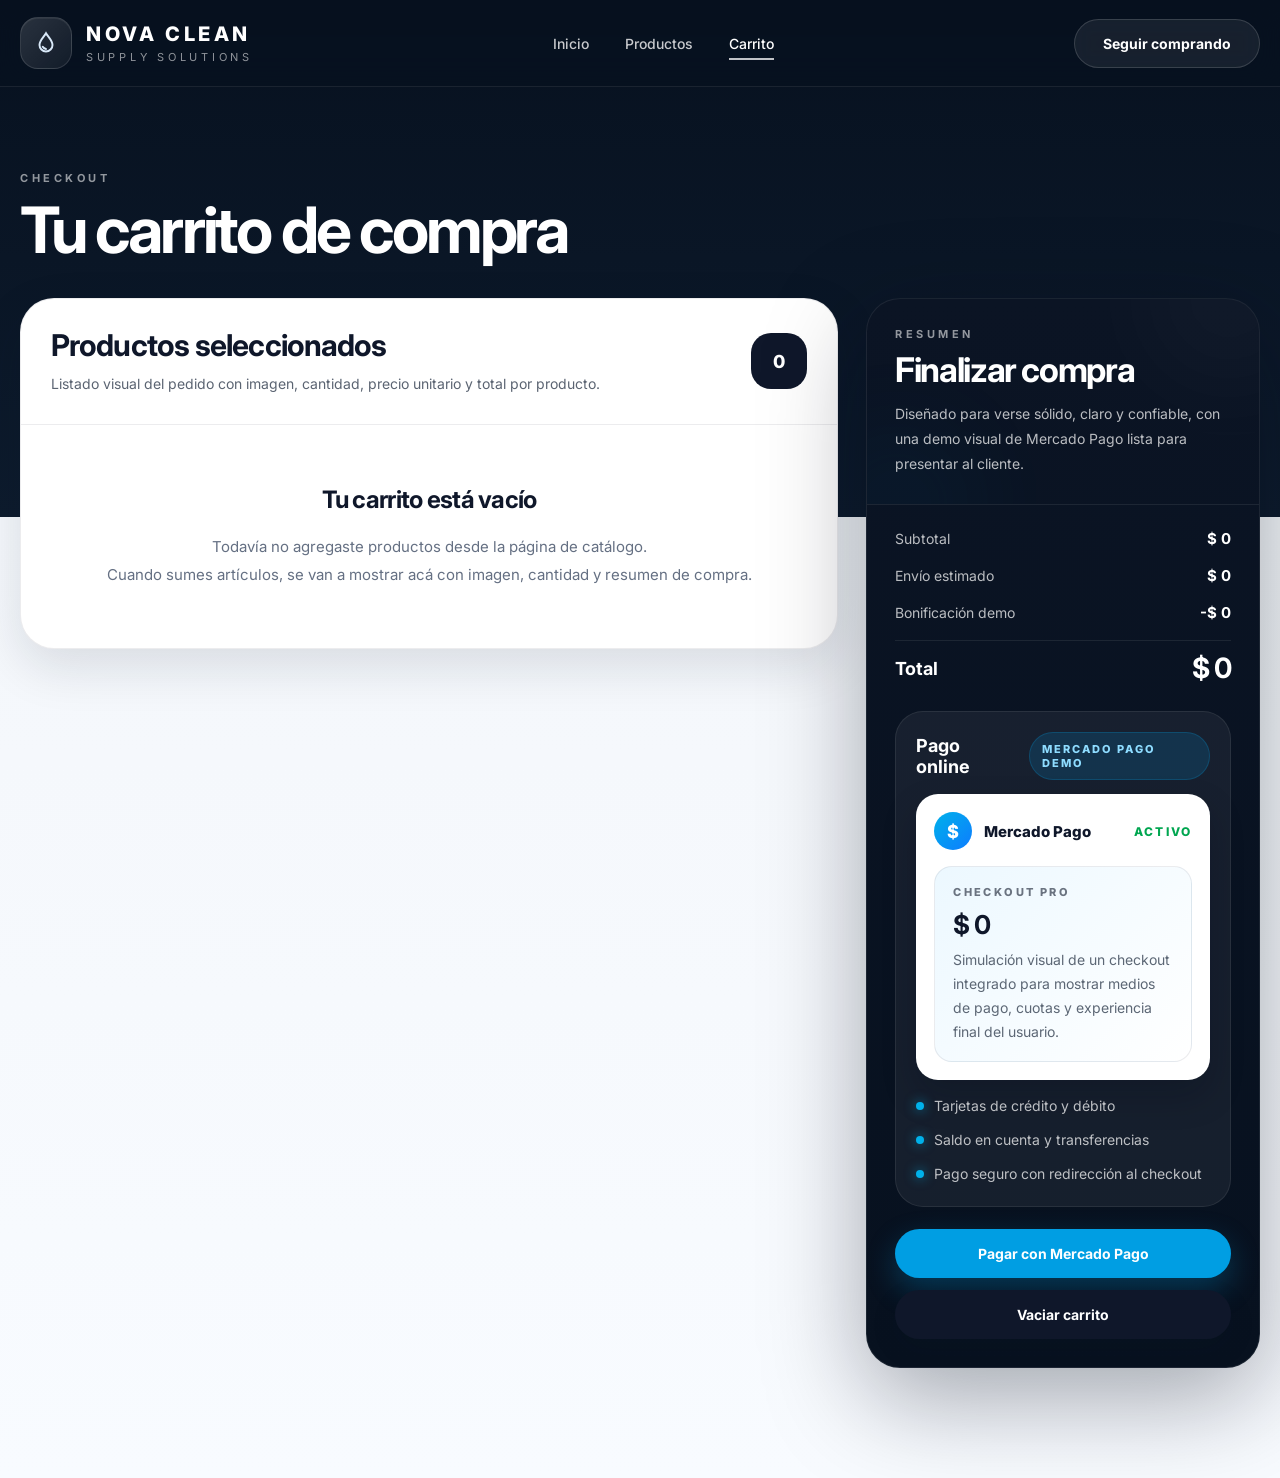
==== carrito.html @ 736d09cd "Add files via upload" ====
<!DOCTYPE html>
<html lang="es">
<head>
  <meta charset="UTF-8" />
  <meta name="viewport" content="width=device-width, initial-scale=1.0" />
  <title>Nova Clean | Carrito</title>
  <link rel="preconnect" href="https://fonts.googleapis.com">
  <link rel="preconnect" href="https://fonts.gstatic.com" crossorigin>
  <link href="https://fonts.googleapis.com/css2?family=Inter:wght@400;500;600;700;800&display=swap" rel="stylesheet">
  <style>
    :root {
      --bg-dark: #07111f;
      --bg-dark-2: #0d1b2d;
      --white: #ffffff;
      --text-dark: #0f172a;
      --text-gray: #5b6472;
      --text-soft: #c6d2e2;
      --line: rgba(255,255,255,0.12);
      --line-soft: rgba(15,23,42,0.10);
      --success: #00a650;
      --shadow-xl: 0 30px 100px rgba(2, 8, 23, 0.35);
      --shadow-lg: 0 18px 50px rgba(15, 23, 42, 0.12);
      --shadow-md: 0 10px 30px rgba(15, 23, 42, 0.08);
      --container: 1280px;
    }

    * {
      margin: 0;
      padding: 0;
      box-sizing: border-box;
    }

    html {
      scroll-behavior: smooth;
    }

    body {
      font-family: 'Inter', sans-serif;
      background: linear-gradient(180deg, #07111f 0%, #0d1b2d 35%, #f4f7fb 35%, #f8fbff 100%);
      color: var(--text-dark);
      overflow-x: hidden;
    }

    img {
      display: block;
      max-width: 100%;
    }

    a {
      text-decoration: none;
      color: inherit;
    }

    button,
    input {
      font: inherit;
    }

    .container {
      width: min(var(--container), calc(100% - 40px));
      margin: 0 auto;
    }

    .site-header {
      position: sticky;
      top: 0;
      z-index: 1000;
      backdrop-filter: blur(16px);
      background: rgba(7, 17, 31, 0.78);
      border-bottom: 1px solid rgba(255,255,255,0.08);
    }

    .header-inner {
      min-height: 86px;
      display: flex;
      align-items: center;
      justify-content: space-between;
      gap: 24px;
    }

    .brand {
      display: flex;
      align-items: center;
      gap: 14px;
      flex-shrink: 0;
    }

    .brand-mark {
      width: 52px;
      height: 52px;
      border-radius: 18px;
      background: linear-gradient(135deg, rgba(255,255,255,0.14), rgba(255,255,255,0.05));
      border: 1px solid rgba(255,255,255,0.12);
      display: flex;
      align-items: center;
      justify-content: center;
      box-shadow: inset 0 1px 0 rgba(255,255,255,0.06);
    }

    .brand-mark svg {
      width: 26px;
      height: 26px;
      color: #d8e8f8;
    }

    .brand-text strong {
      display: block;
      color: var(--white);
      font-size: 20px;
      font-weight: 800;
      letter-spacing: 0.18em;
    }

    .brand-text span {
      display: block;
      margin-top: 4px;
      color: rgba(255,255,255,0.55);
      font-size: 11px;
      letter-spacing: 0.34em;
      text-transform: uppercase;
    }

    .nav {
      display: flex;
      align-items: center;
      gap: 36px;
      color: rgba(255,255,255,0.78);
      font-size: 14px;
      font-weight: 500;
    }

    .nav a {
      position: relative;
      transition: 0.25s ease;
    }

    .nav a::after {
      content: "";
      position: absolute;
      left: 0;
      bottom: -8px;
      width: 0;
      height: 1.5px;
      background: rgba(255,255,255,0.75);
      transition: width 0.25s ease;
    }

    .nav a:hover,
    .nav a.active {
      color: var(--white);
    }

    .nav a:hover::after,
    .nav a.active::after {
      width: 100%;
    }

    .btn {
      display: inline-flex;
      align-items: center;
      justify-content: center;
      gap: 10px;
      padding: 15px 28px;
      border-radius: 999px;
      border: 1px solid transparent;
      font-size: 14px;
      font-weight: 700;
      transition: 0.25s ease;
      cursor: pointer;
      white-space: nowrap;
    }

    .btn:hover {
      transform: translateY(-2px);
    }

    .btn-secondary {
      background: rgba(255,255,255,0.07);
      color: var(--white);
      border-color: rgba(255,255,255,0.15);
      backdrop-filter: blur(10px);
    }

    .btn-secondary:hover {
      background: rgba(255,255,255,0.12);
      border-color: rgba(255,255,255,0.24);
    }

    .btn-dark {
      background: #0f172a;
      color: white;
      box-shadow: var(--shadow-md);
    }

    .btn-dark:hover {
      background: #172136;
    }

    .btn-mercado {
      background: #009ee3;
      color: white;
      box-shadow: 0 12px 30px rgba(0,158,227,0.28);
    }

    .btn-mercado:hover {
      background: #0aa8ee;
    }

    .cart-section {
      padding: 84px 0 110px;
    }

    .page-head {
      display: flex;
      align-items: end;
      justify-content: space-between;
      gap: 24px;
      margin-bottom: 36px;
      color: white;
    }

    .page-head small {
      display: block;
      color: rgba(255,255,255,0.56);
      font-size: 11px;
      text-transform: uppercase;
      letter-spacing: 0.32em;
      font-weight: 700;
      margin-bottom: 14px;
    }

    .page-head h1 {
      font-size: clamp(36px, 5vw, 64px);
      line-height: 0.98;
      letter-spacing: -0.05em;
      max-width: 760px;
    }

    .cart-layout {
      display: grid;
      grid-template-columns: minmax(0, 1.08fr) minmax(360px, 0.52fr);
      gap: 28px;
      align-items: start;
    }

    .panel {
      background: white;
      border-radius: 34px;
      border: 1px solid rgba(15,23,42,0.08);
      box-shadow: var(--shadow-lg);
      overflow: hidden;
    }

    .cart-panel-header {
      padding: 28px 30px;
      border-bottom: 1px solid rgba(15,23,42,0.08);
      display: flex;
      align-items: center;
      justify-content: space-between;
      gap: 20px;
    }

    .cart-panel-header h2 {
      font-size: 30px;
      letter-spacing: -0.03em;
      color: #0f172a;
    }

    .cart-panel-header p {
      margin-top: 8px;
      color: var(--text-gray);
      font-size: 14px;
      line-height: 1.8;
    }

    .cart-badge {
      min-width: 56px;
      height: 56px;
      padding: 0 18px;
      border-radius: 20px;
      display: inline-flex;
      align-items: center;
      justify-content: center;
      background: #0f172a;
      color: white;
      font-size: 18px;
      font-weight: 800;
    }

    .cart-items {
      padding: 18px;
      display: grid;
      gap: 16px;
    }

    .cart-item {
      display: grid;
      grid-template-columns: 112px minmax(0, 1fr) auto;
      gap: 18px;
      padding: 18px;
      border-radius: 28px;
      border: 1px solid rgba(15,23,42,0.08);
      background: #fbfcfe;
      align-items: center;
      transition: 0.25s ease;
    }

    .cart-item:hover {
      transform: translateY(-2px);
      box-shadow: 0 14px 36px rgba(15,23,42,0.08);
    }

    .item-thumb {
      width: 112px;
      height: 112px;
      border-radius: 22px;
      overflow: hidden;
      background: #e8eef6;
      flex-shrink: 0;
    }

    .item-thumb img {
      width: 100%;
      height: 100%;
      object-fit: cover;
    }

    .item-info {
      min-width: 0;
    }

    .item-tag {
      display: inline-flex;
      padding: 8px 12px;
      border-radius: 999px;
      background: #eef4fa;
      color: #5a6a7f;
      font-size: 11px;
      font-weight: 700;
      letter-spacing: 0.24em;
      text-transform: uppercase;
      margin-bottom: 10px;
    }

    .item-info h3 {
      font-size: 22px;
      line-height: 1.15;
      color: #0f172a;
      letter-spacing: -0.03em;
    }

    .item-info p {
      margin-top: 10px;
      color: var(--text-gray);
      font-size: 14px;
      line-height: 1.8;
      max-width: 520px;
    }

    .item-meta {
      margin-top: 14px;
      display: flex;
      flex-wrap: wrap;
      gap: 12px;
      align-items: center;
    }

    .item-price,
    .item-unit {
      font-size: 14px;
      color: #526071;
      background: #f2f6fb;
      border-radius: 999px;
      padding: 10px 14px;
      font-weight: 600;
    }

    .item-actions {
      display: flex;
      flex-direction: column;
      align-items: end;
      gap: 14px;
      min-width: 158px;
    }

    .qty-control {
      display: inline-flex;
      align-items: center;
      gap: 6px;
      padding: 6px;
      border-radius: 999px;
      background: #eef4fa;
      border: 1px solid rgba(15,23,42,0.08);
    }

    .qty-btn {
      width: 34px;
      height: 34px;
      border: none;
      border-radius: 50%;
      background: white;
      color: #0f172a;
      font-weight: 800;
      cursor: pointer;
      box-shadow: 0 4px 12px rgba(15,23,42,0.08);
    }

    .qty-number {
      min-width: 30px;
      text-align: center;
      font-size: 15px;
      font-weight: 700;
      color: #0f172a;
    }

    .item-total {
      font-size: 28px;
      font-weight: 800;
      color: #0f172a;
      letter-spacing: -0.04em;
    }

    .remove-btn {
      border: none;
      background: transparent;
      color: #7d8794;
      font-size: 13px;
      font-weight: 700;
      cursor: pointer;
    }

    .remove-btn:hover {
      color: #0f172a;
    }

    .summary-panel {
      position: sticky;
      top: 110px;
      background: linear-gradient(180deg, #0b1424 0%, #07111f 100%);
      color: white;
      border-radius: 34px;
      overflow: hidden;
      border: 1px solid rgba(255,255,255,0.08);
      box-shadow: var(--shadow-xl);
    }

    .summary-top {
      position: relative;
      padding: 28px;
      border-bottom: 1px solid rgba(255,255,255,0.08);
      overflow: hidden;
    }

    .summary-top::before,
    .summary-top::after {
      content: "";
      position: absolute;
      border-radius: 999px;
      filter: blur(56px);
      pointer-events: none;
      opacity: 0.34;
    }

    .summary-top::before {
      width: 180px;
      height: 180px;
      background: rgba(255,255,255,0.10);
      top: -90px;
      right: -60px;
    }

    .summary-top::after {
      width: 140px;
      height: 140px;
      background: rgba(0,158,227,0.18);
      bottom: -70px;
      left: -40px;
    }

    .summary-top small {
      display: block;
      color: rgba(255,255,255,0.56);
      font-size: 11px;
      text-transform: uppercase;
      letter-spacing: 0.32em;
      font-weight: 700;
      margin-bottom: 12px;
      position: relative;
      z-index: 2;
    }

    .summary-top h3 {
      font-size: 34px;
      line-height: 1;
      letter-spacing: -0.04em;
      position: relative;
      z-index: 2;
    }

    .summary-top p {
      margin-top: 14px;
      color: rgba(255,255,255,0.72);
      font-size: 14px;
      line-height: 1.8;
      position: relative;
      z-index: 2;
    }

    .summary-body {
      padding: 24px 28px 28px;
      display: grid;
      gap: 18px;
    }

    .summary-row {
      display: flex;
      align-items: center;
      justify-content: space-between;
      gap: 16px;
      color: rgba(255,255,255,0.72);
      font-size: 14px;
    }

    .summary-row strong {
      color: white;
      font-size: 15px;
    }

    .summary-row.total {
      padding-top: 10px;
      border-top: 1px solid rgba(255,255,255,0.08);
      font-size: 18px;
      font-weight: 700;
      color: white;
    }

    .summary-row.total strong {
      font-size: 28px;
      letter-spacing: -0.04em;
    }

    .payment-box {
      margin-top: 8px;
      border-radius: 28px;
      padding: 20px;
      background: rgba(255,255,255,0.06);
      border: 1px solid rgba(255,255,255,0.08);
    }

    .payment-head {
      display: flex;
      align-items: center;
      justify-content: space-between;
      gap: 14px;
      margin-bottom: 14px;
    }

    .payment-head h4 {
      font-size: 18px;
      color: white;
    }

    .mp-pill {
      display: inline-flex;
      align-items: center;
      gap: 8px;
      padding: 9px 12px;
      border-radius: 999px;
      background: rgba(0,158,227,0.16);
      color: #8edcff;
      font-size: 11px;
      font-weight: 800;
      letter-spacing: 0.18em;
      text-transform: uppercase;
      border: 1px solid rgba(0,158,227,0.22);
    }

    .payment-demo {
      border-radius: 22px;
      background: white;
      padding: 18px;
      box-shadow: 0 16px 34px rgba(2,8,23,0.22);
    }

    .mp-top {
      display: flex;
      align-items: center;
      justify-content: space-between;
      gap: 12px;
      margin-bottom: 16px;
    }

    .mp-brand {
      display: flex;
      align-items: center;
      gap: 12px;
      color: #0f172a;
      font-weight: 800;
      font-size: 15px;
    }

    .mp-logo {
      width: 38px;
      height: 38px;
      border-radius: 50%;
      background: linear-gradient(135deg, #00b1ea, #0d7cff);
      position: relative;
      flex-shrink: 0;
    }

    .mp-logo::before {
      content: "$";
      position: absolute;
      inset: 0;
      display: flex;
      align-items: center;
      justify-content: center;
      color: white;
      font-weight: 800;
      font-size: 18px;
    }

    .mp-status {
      color: var(--success);
      font-size: 12px;
      font-weight: 800;
      letter-spacing: 0.18em;
      text-transform: uppercase;
    }

    .mp-card {
      border-radius: 18px;
      padding: 18px;
      background: linear-gradient(135deg, #ecf8ff, #ffffff);
      border: 1px solid rgba(15,23,42,0.08);
    }

    .mp-card small {
      display: block;
      color: #6a7380;
      font-size: 11px;
      letter-spacing: 0.22em;
      text-transform: uppercase;
      font-weight: 800;
      margin-bottom: 10px;
    }

    .mp-card strong {
      display: block;
      font-size: 26px;
      letter-spacing: -0.04em;
      color: #0f172a;
      margin-bottom: 8px;
    }

    .mp-card p {
      color: #5c6775;
      font-size: 14px;
      line-height: 1.7;
    }

    .payment-features {
      margin-top: 14px;
      display: grid;
      gap: 10px;
    }

    .payment-features li {
      list-style: none;
      display: flex;
      align-items: center;
      gap: 10px;
      color: rgba(255,255,255,0.72);
      font-size: 14px;
      line-height: 1.7;
    }

    .payment-features li::before {
      content: "";
      width: 8px;
      height: 8px;
      border-radius: 50%;
      background: #00b1ea;
      box-shadow: 0 0 12px rgba(0,177,234,0.7);
      flex-shrink: 0;
    }

    .summary-actions {
      display: grid;
      gap: 12px;
      margin-top: 4px;
    }

    .empty-state {
      padding: 34px 26px 40px;
      text-align: center;
      color: #657083;
      font-size: 15px;
      line-height: 1.9;
    }

    .empty-state strong {
      display: block;
      color: #0f172a;
      font-size: 24px;
      margin-bottom: 10px;
      letter-spacing: -0.03em;
    }

    .toast {
      position: fixed;
      right: 24px;
      bottom: 24px;
      z-index: 1200;
      background: #0f172a;
      color: white;
      padding: 16px 20px;
      border-radius: 18px;
      box-shadow: var(--shadow-xl);
      border: 1px solid rgba(255,255,255,0.08);
      transform: translateY(30px);
      opacity: 0;
      pointer-events: none;
      transition: 0.28s ease;
      font-size: 14px;
      line-height: 1.5;
    }

    .toast.show {
      transform: translateY(0);
      opacity: 1;
    }

    @media (max-width: 1180px) {
      .cart-layout {
        grid-template-columns: 1fr;
      }

      .summary-panel {
        position: relative;
        top: 0;
      }
    }

    @media (max-width: 920px) {
      .nav {
        display: none;
      }

      .page-head {
        flex-direction: column;
        align-items: flex-start;
      }

      .cart-item {
        grid-template-columns: 90px minmax(0,1fr);
      }

      .item-actions {
        grid-column: 1 / -1;
        flex-direction: row;
        align-items: center;
        justify-content: space-between;
        min-width: 0;
      }
    }

    @media (max-width: 768px) {
      .container {
        width: min(var(--container), calc(100% - 28px));
      }

      .header-inner {
        min-height: 78px;
      }

      .brand-text strong {
        font-size: 16px;
      }

      .brand-text span {
        font-size: 10px;
        letter-spacing: 0.22em;
      }

      .cart-section {
        padding: 64px 0 90px;
      }

      .cart-panel-header,
      .summary-top,
      .summary-body {
        padding-left: 20px;
        padding-right: 20px;
      }

      .cart-item {
        grid-template-columns: 1fr;
      }

      .item-thumb {
        width: 100%;
        height: 220px;
      }

      .item-actions {
        flex-direction: column;
        align-items: flex-start;
      }
    }
  </style>
</head>
<body>
  <header class="site-header">
    <div class="container header-inner">
      <a href="index.html" class="brand">
        <div class="brand-mark">
          <svg viewBox="0 0 24 24" fill="none">
            <path d="M12 3c1.8 3.2 6 6.8 6 10.8A6 6 0 1 1 6 13.8C6 9.8 10.2 6.2 12 3Z" stroke="currentColor" stroke-width="1.8"/>
            <path d="M9 15.5c.6 1 1.6 1.7 3 2" stroke="currentColor" stroke-width="1.8" stroke-linecap="round"/>
          </svg>
        </div>
        <div class="brand-text">
          <strong>NOVA CLEAN</strong>
          <span>SUPPLY SOLUTIONS</span>
        </div>
      </a>

      <nav class="nav">
        <a href="index.html">Inicio</a>
        <a href="productos.html">Productos</a>
        <a href="carrito.html" class="active">Carrito</a>
      </nav>

      <a href="productos.html" class="btn btn-secondary">Seguir comprando</a>
    </div>
  </header>

  <main>
    <section class="cart-section">
      <div class="container">
        <div class="page-head">
          <div>
            <small>Checkout</small>
            <h1>Tu carrito de compra</h1>
          </div>
        </div>

        <div class="cart-layout">
          <section class="panel">
            <div class="cart-panel-header">
              <div>
                <h2>Productos seleccionados</h2>
                <p>Listado visual del pedido con imagen, cantidad, precio unitario y total por producto.</p>
              </div>
              <div class="cart-badge" id="cartCount">0</div>
            </div>

            <div class="cart-items" id="cartItems"></div>
          </section>

          <aside class="summary-panel">
            <div class="summary-top">
              <small>Resumen</small>
              <h3>Finalizar compra</h3>
              <p>Diseñado para verse sólido, claro y confiable, con una demo visual de Mercado Pago lista para presentar al cliente.</p>
            </div>

            <div class="summary-body">
              <div class="summary-row">
                <span>Subtotal</span>
                <strong id="subtotalPrice">$0</strong>
              </div>
              <div class="summary-row">
                <span>Envío estimado</span>
                <strong id="shippingPrice">$0</strong>
              </div>
              <div class="summary-row">
                <span>Bonificación demo</span>
                <strong id="discountPrice">-$0</strong>
              </div>
              <div class="summary-row total">
                <span>Total</span>
                <strong id="totalPrice">$0</strong>
              </div>

              <div class="payment-box">
                <div class="payment-head">
                  <h4>Pago online</h4>
                  <div class="mp-pill">Mercado Pago Demo</div>
                </div>

                <div class="payment-demo">
                  <div class="mp-top">
                    <div class="mp-brand">
                      <div class="mp-logo"></div>
                      Mercado Pago
                    </div>
                    <div class="mp-status">Activo</div>
                  </div>

                  <div class="mp-card">
                    <small>Checkout Pro</small>
                    <strong id="mpAmount">$0</strong>
                    <p>Simulación visual de un checkout integrado para mostrar medios de pago, cuotas y experiencia final del usuario.</p>
                  </div>
                </div>

                <ul class="payment-features">
                  <li>Tarjetas de crédito y débito</li>
                  <li>Saldo en cuenta y transferencias</li>
                  <li>Pago seguro con redirección al checkout</li>
                </ul>
              </div>

              <div class="summary-actions">
                <button class="btn btn-mercado" id="mercadoPagoBtn">Pagar con Mercado Pago</button>
                <button class="btn btn-dark" id="clearCartBtn">Vaciar carrito</button>
              </div>
            </div>
          </aside>
        </div>
      </div>
    </section>
  </main>

  <div class="toast" id="toast"></div>

  <script>
    const cartItems = document.getElementById('cartItems');
    const cartCount = document.getElementById('cartCount');
    const subtotalPrice = document.getElementById('subtotalPrice');
    const shippingPrice = document.getElementById('shippingPrice');
    const discountPrice = document.getElementById('discountPrice');
    const totalPrice = document.getElementById('totalPrice');
    const mpAmount = document.getElementById('mpAmount');
    const clearCartBtn = document.getElementById('clearCartBtn');
    const mercadoPagoBtn = document.getElementById('mercadoPagoBtn');
    const toast = document.getElementById('toast');

    function getCart() {
      const savedCart = localStorage.getItem('novaCleanCart');
      return savedCart ? JSON.parse(savedCart) : [];
    }

    function saveCart(cart) {
      localStorage.setItem('novaCleanCart', JSON.stringify(cart));
    }

    function formatPrice(value) {
      return new Intl.NumberFormat('es-AR', {
        style: 'currency',
        currency: 'ARS',
        maximumFractionDigits: 0
      }).format(value);
    }

    function showToast(message) {
      toast.textContent = message;
      toast.classList.add('show');
      clearTimeout(window.toastTimer);
      window.toastTimer = setTimeout(() => {
        toast.classList.remove('show');
      }, 1800);
    }

    function increaseQty(id) {
      const cart = getCart();
      const item = cart.find(product => product.id === id);
      if (!item) return;
      item.quantity += 1;
      saveCart(cart);
      renderCart();
    }

    function decreaseQty(id) {
      const cart = getCart();
      const item = cart.find(product => product.id === id);
      if (!item) return;

      if (item.quantity > 1) {
        item.quantity -= 1;
      } else {
        const index = cart.findIndex(product => product.id === id);
        cart.splice(index, 1);
      }

      saveCart(cart);
      renderCart();
    }

    function removeItem(id) {
      const cart = getCart().filter(item => item.id !== id);
      saveCart(cart);
      renderCart();
      showToast('Producto eliminado del carrito');
    }

    function renderEmpty() {
      cartItems.innerHTML = `
        <div class="empty-state">
          <strong>Tu carrito está vacío</strong>
          Todavía no agregaste productos desde la página de catálogo.<br>
          Cuando sumes artículos, se van a mostrar acá con imagen, cantidad y resumen de compra.
        </div>
      `;

      cartCount.textContent = '0';
      subtotalPrice.textContent = formatPrice(0);
      shippingPrice.textContent = formatPrice(0);
      discountPrice.textContent = `-${formatPrice(0)}`;
      totalPrice.textContent = formatPrice(0);
      mpAmount.textContent = formatPrice(0);
    }

    function renderCart() {
      const cart = getCart();

      if (!cart.length) {
        renderEmpty();
        return;
      }

      cartItems.innerHTML = '';

      cart.forEach((item, index) => {
        const totalItem = item.price * item.quantity;
        const row = document.createElement('article');
        row.className = 'cart-item';
        row.innerHTML = `
          <div class="item-thumb">
            <img src="${item.image}" alt="${item.name}">
          </div>

          <div class="item-info">
            <div class="item-tag">Producto 0${index + 1}</div>
            <h3>${item.name}</h3>
            <p>Producto agregado desde el catálogo principal. Esta tarjeta simula una experiencia real de carrito con miniatura y detalle comercial.</p>
            <div class="item-meta">
              <div class="item-unit">Unitario: ${formatPrice(item.price)}</div>
              <div class="item-price">Cantidad seleccionada: ${item.quantity}</div>
            </div>
          </div>

          <div class="item-actions">
            <div class="qty-control">
              <button class="qty-btn" data-action="decrease" data-id="${item.id}">−</button>
              <div class="qty-number">${item.quantity}</div>
              <button class="qty-btn" data-action="increase" data-id="${item.id}">+</button>
            </div>
            <div class="item-total">${formatPrice(totalItem)}</div>
            <button class="remove-btn" data-action="remove" data-id="${item.id}">Quitar producto</button>
          </div>
        `;
        cartItems.appendChild(row);
      });

      const totalItems = cart.reduce((acc, item) => acc + item.quantity, 0);
      const subtotal = cart.reduce((acc, item) => acc + item.price * item.quantity, 0);
      const shipping = subtotal > 0 ? 2500 : 0;
      const discount = subtotal >= 15000 ? 1500 : 0;
      const total = subtotal + shipping - discount;

      cartCount.textContent = totalItems;
      subtotalPrice.textContent = formatPrice(subtotal);
      shippingPrice.textContent = formatPrice(shipping);
      discountPrice.textContent = `-${formatPrice(discount)}`;
      totalPrice.textContent = formatPrice(total);
      mpAmount.textContent = formatPrice(total);

      document.querySelectorAll('[data-action="increase"]').forEach(button => {
        button.addEventListener('click', () => increaseQty(button.dataset.id));
      });

      document.querySelectorAll('[data-action="decrease"]').forEach(button => {
        button.addEventListener('click', () => decreaseQty(button.dataset.id));
      });

      document.querySelectorAll('[data-action="remove"]').forEach(button => {
        button.addEventListener('click', () => removeItem(button.dataset.id));
      });
    }

    clearCartBtn.addEventListener('click', () => {
      localStorage.removeItem('novaCleanCart');
      renderCart();
      showToast('Carrito vaciado');
    });

    mercadoPagoBtn.addEventListener('click', () => {
      const cart = getCart();
      if (!cart.length) {
        showToast('Agregá productos antes de avanzar al pago');
        return;
      }

      showToast('Demo de Mercado Pago activa. Después conectamos el checkout real.');
    });

    renderCart();
  </script>
</body>
</html>
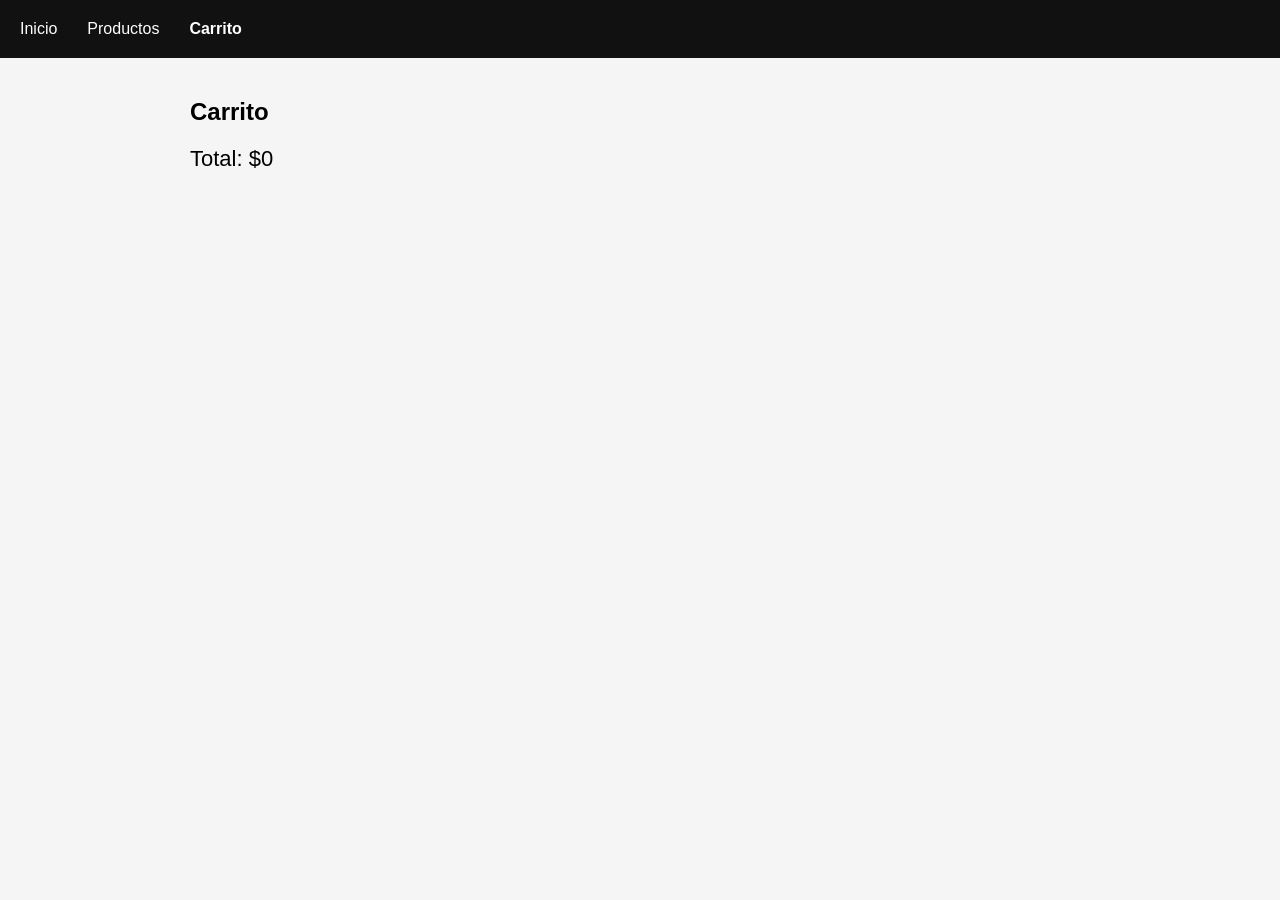
==== commit 6abda939: "Update carrito.html" ====
--- a/carrito.html
+++ b/carrito.html
@@ -1,1103 +1,77 @@
 <!DOCTYPE html>
 <html lang="es">
 <head>
-  <meta charset="UTF-8" />
-  <meta name="viewport" content="width=device-width, initial-scale=1.0" />
-  <title>Nova Clean | Carrito</title>
-  <link rel="preconnect" href="https://fonts.googleapis.com">
-  <link rel="preconnect" href="https://fonts.gstatic.com" crossorigin>
-  <link href="https://fonts.googleapis.com/css2?family=Inter:wght@400;500;600;700;800&display=swap" rel="stylesheet">
-  <style>
-    :root {
-      --bg-dark: #07111f;
-      --bg-dark-2: #0d1b2d;
-      --white: #ffffff;
-      --text-dark: #0f172a;
-      --text-gray: #5b6472;
-      --text-soft: #c6d2e2;
-      --line: rgba(255,255,255,0.12);
-      --line-soft: rgba(15,23,42,0.10);
-      --success: #00a650;
-      --shadow-xl: 0 30px 100px rgba(2, 8, 23, 0.35);
-      --shadow-lg: 0 18px 50px rgba(15, 23, 42, 0.12);
-      --shadow-md: 0 10px 30px rgba(15, 23, 42, 0.08);
-      --container: 1280px;
-    }
+<meta charset="UTF-8">
+<meta name="viewport" content="width=device-width, initial-scale=1.0">
+<title>Nova Clean | Carrito</title>
 
-    * {
-      margin: 0;
-      padding: 0;
-      box-sizing: border-box;
-    }
+<style>
+body{font-family:Arial;margin:0;background:#f5f5f5;}
+.container{max-width:900px;margin:auto;padding:20px;}
+.nav{display:flex;gap:30px;background:#111;padding:20px;}
+.nav a{color:white;text-decoration:none;}
+.active{font-weight:bold;}
 
-    html {
-      scroll-behavior: smooth;
-    }
+.item{
+background:white;
+padding:15px;
+margin-bottom:10px;
+border-radius:10px;
+display:flex;
+justify-content:space-between;
+}
 
-    body {
-      font-family: 'Inter', sans-serif;
-      background: linear-gradient(180deg, #07111f 0%, #0d1b2d 35%, #f4f7fb 35%, #f8fbff 100%);
-      color: var(--text-dark);
-      overflow-x: hidden;
-    }
+.total{
+font-size:22px;
+margin-top:20px;
+}
+</style>
+</head>
 
-    img {
-      display: block;
-      max-width: 100%;
-    }
+<body>
 
-    a {
-      text-decoration: none;
-      color: inherit;
-    }
+<nav class="nav">
+<a href="index.html">Inicio</a>
+<a href="productos.html">Productos</a>
+<a href="carrito.html" class="active">Carrito</a>
+</nav>
 
-    button,
-    input {
-      font: inherit;
-    }
+<div class="container">
 
-    .container {
-      width: min(var(--container), calc(100% - 40px));
-      margin: 0 auto;
-    }
+<h2>Carrito</h2>
 
-    .site-header {
-      position: sticky;
-      top: 0;
-      z-index: 1000;
-      backdrop-filter: blur(16px);
-      background: rgba(7, 17, 31, 0.78);
-      border-bottom: 1px solid rgba(255,255,255,0.08);
-    }
+<div id="list"></div>
 
-    .header-inner {
-      min-height: 86px;
-      display: flex;
-      align-items: center;
-      justify-content: space-between;
-      gap: 24px;
-    }
+<div class="total" id="total"></div>
 
-    .brand {
-      display: flex;
-      align-items: center;
-      gap: 14px;
-      flex-shrink: 0;
-    }
+</div>
 
-    .brand-mark {
-      width: 52px;
-      height: 52px;
-      border-radius: 18px;
-      background: linear-gradient(135deg, rgba(255,255,255,0.14), rgba(255,255,255,0.05));
-      border: 1px solid rgba(255,255,255,0.12);
-      display: flex;
-      align-items: center;
-      justify-content: center;
-      box-shadow: inset 0 1px 0 rgba(255,255,255,0.06);
-    }
+<script>
+function getCart(){
+return JSON.parse(localStorage.getItem("cart")||"[]")
+}
 
-    .brand-mark svg {
-      width: 26px;
-      height: 26px;
-      color: #d8e8f8;
-    }
+function render(){
+let c=getCart()
+let html=""
+let total=0
 
-    .brand-text strong {
-      display: block;
-      color: var(--white);
-      font-size: 20px;
-      font-weight: 800;
-      letter-spacing: 0.18em;
-    }
+c.forEach(p=>{
+total+=p.price*p.qty
 
-    .brand-text span {
-      display: block;
-      margin-top: 4px;
-      color: rgba(255,255,255,0.55);
-      font-size: 11px;
-      letter-spacing: 0.34em;
-      text-transform: uppercase;
-    }
+html+=`
+<div class="item">
+<span>${p.name} x${p.qty}</span>
+<span>$${p.price*p.qty}</span>
+</div>`
+})
 
-    .nav {
-      display: flex;
-      align-items: center;
-      gap: 36px;
-      color: rgba(255,255,255,0.78);
-      font-size: 14px;
-      font-weight: 500;
-    }
+document.getElementById("list").innerHTML=html
+document.getElementById("total").innerText="Total: $"+total
+}
 
-    .nav a {
-      position: relative;
-      transition: 0.25s ease;
-    }
+render()
+</script>
 
-    .nav a::after {
-      content: "";
-      position: absolute;
-      left: 0;
-      bottom: -8px;
-      width: 0;
-      height: 1.5px;
-      background: rgba(255,255,255,0.75);
-      transition: width 0.25s ease;
-    }
-
-    .nav a:hover,
-    .nav a.active {
-      color: var(--white);
-    }
-
-    .nav a:hover::after,
-    .nav a.active::after {
-      width: 100%;
-    }
-
-    .btn {
-      display: inline-flex;
-      align-items: center;
-      justify-content: center;
-      gap: 10px;
-      padding: 15px 28px;
-      border-radius: 999px;
-      border: 1px solid transparent;
-      font-size: 14px;
-      font-weight: 700;
-      transition: 0.25s ease;
-      cursor: pointer;
-      white-space: nowrap;
-    }
-
-    .btn:hover {
-      transform: translateY(-2px);
-    }
-
-    .btn-secondary {
-      background: rgba(255,255,255,0.07);
-      color: var(--white);
-      border-color: rgba(255,255,255,0.15);
-      backdrop-filter: blur(10px);
-    }
-
-    .btn-secondary:hover {
-      background: rgba(255,255,255,0.12);
-      border-color: rgba(255,255,255,0.24);
-    }
-
-    .btn-dark {
-      background: #0f172a;
-      color: white;
-      box-shadow: var(--shadow-md);
-    }
-
-    .btn-dark:hover {
-      background: #172136;
-    }
-
-    .btn-mercado {
-      background: #009ee3;
-      color: white;
-      box-shadow: 0 12px 30px rgba(0,158,227,0.28);
-    }
-
-    .btn-mercado:hover {
-      background: #0aa8ee;
-    }
-
-    .cart-section {
-      padding: 84px 0 110px;
-    }
-
-    .page-head {
-      display: flex;
-      align-items: end;
-      justify-content: space-between;
-      gap: 24px;
-      margin-bottom: 36px;
-      color: white;
-    }
-
-    .page-head small {
-      display: block;
-      color: rgba(255,255,255,0.56);
-      font-size: 11px;
-      text-transform: uppercase;
-      letter-spacing: 0.32em;
-      font-weight: 700;
-      margin-bottom: 14px;
-    }
-
-    .page-head h1 {
-      font-size: clamp(36px, 5vw, 64px);
-      line-height: 0.98;
-      letter-spacing: -0.05em;
-      max-width: 760px;
-    }
-
-    .cart-layout {
-      display: grid;
-      grid-template-columns: minmax(0, 1.08fr) minmax(360px, 0.52fr);
-      gap: 28px;
-      align-items: start;
-    }
-
-    .panel {
-      background: white;
-      border-radius: 34px;
-      border: 1px solid rgba(15,23,42,0.08);
-      box-shadow: var(--shadow-lg);
-      overflow: hidden;
-    }
-
-    .cart-panel-header {
-      padding: 28px 30px;
-      border-bottom: 1px solid rgba(15,23,42,0.08);
-      display: flex;
-      align-items: center;
-      justify-content: space-between;
-      gap: 20px;
-    }
-
-    .cart-panel-header h2 {
-      font-size: 30px;
-      letter-spacing: -0.03em;
-      color: #0f172a;
-    }
-
-    .cart-panel-header p {
-      margin-top: 8px;
-      color: var(--text-gray);
-      font-size: 14px;
-      line-height: 1.8;
-    }
-
-    .cart-badge {
-      min-width: 56px;
-      height: 56px;
-      padding: 0 18px;
-      border-radius: 20px;
-      display: inline-flex;
-      align-items: center;
-      justify-content: center;
-      background: #0f172a;
-      color: white;
-      font-size: 18px;
-      font-weight: 800;
-    }
-
-    .cart-items {
-      padding: 18px;
-      display: grid;
-      gap: 16px;
-    }
-
-    .cart-item {
-      display: grid;
-      grid-template-columns: 112px minmax(0, 1fr) auto;
-      gap: 18px;
-      padding: 18px;
-      border-radius: 28px;
-      border: 1px solid rgba(15,23,42,0.08);
-      background: #fbfcfe;
-      align-items: center;
-      transition: 0.25s ease;
-    }
-
-    .cart-item:hover {
-      transform: translateY(-2px);
-      box-shadow: 0 14px 36px rgba(15,23,42,0.08);
-    }
-
-    .item-thumb {
-      width: 112px;
-      height: 112px;
-      border-radius: 22px;
-      overflow: hidden;
-      background: #e8eef6;
-      flex-shrink: 0;
-    }
-
-    .item-thumb img {
-      width: 100%;
-      height: 100%;
-      object-fit: cover;
-    }
-
-    .item-info {
-      min-width: 0;
-    }
-
-    .item-tag {
-      display: inline-flex;
-      padding: 8px 12px;
-      border-radius: 999px;
-      background: #eef4fa;
-      color: #5a6a7f;
-      font-size: 11px;
-      font-weight: 700;
-      letter-spacing: 0.24em;
-      text-transform: uppercase;
-      margin-bottom: 10px;
-    }
-
-    .item-info h3 {
-      font-size: 22px;
-      line-height: 1.15;
-      color: #0f172a;
-      letter-spacing: -0.03em;
-    }
-
-    .item-info p {
-      margin-top: 10px;
-      color: var(--text-gray);
-      font-size: 14px;
-      line-height: 1.8;
-      max-width: 520px;
-    }
-
-    .item-meta {
-      margin-top: 14px;
-      display: flex;
-      flex-wrap: wrap;
-      gap: 12px;
-      align-items: center;
-    }
-
-    .item-price,
-    .item-unit {
-      font-size: 14px;
-      color: #526071;
-      background: #f2f6fb;
-      border-radius: 999px;
-      padding: 10px 14px;
-      font-weight: 600;
-    }
-
-    .item-actions {
-      display: flex;
-      flex-direction: column;
-      align-items: end;
-      gap: 14px;
-      min-width: 158px;
-    }
-
-    .qty-control {
-      display: inline-flex;
-      align-items: center;
-      gap: 6px;
-      padding: 6px;
-      border-radius: 999px;
-      background: #eef4fa;
-      border: 1px solid rgba(15,23,42,0.08);
-    }
-
-    .qty-btn {
-      width: 34px;
-      height: 34px;
-      border: none;
-      border-radius: 50%;
-      background: white;
-      color: #0f172a;
-      font-weight: 800;
-      cursor: pointer;
-      box-shadow: 0 4px 12px rgba(15,23,42,0.08);
-    }
-
-    .qty-number {
-      min-width: 30px;
-      text-align: center;
-      font-size: 15px;
-      font-weight: 700;
-      color: #0f172a;
-    }
-
-    .item-total {
-      font-size: 28px;
-      font-weight: 800;
-      color: #0f172a;
-      letter-spacing: -0.04em;
-    }
-
-    .remove-btn {
-      border: none;
-      background: transparent;
-      color: #7d8794;
-      font-size: 13px;
-      font-weight: 700;
-      cursor: pointer;
-    }
-
-    .remove-btn:hover {
-      color: #0f172a;
-    }
-
-    .summary-panel {
-      position: sticky;
-      top: 110px;
-      background: linear-gradient(180deg, #0b1424 0%, #07111f 100%);
-      color: white;
-      border-radius: 34px;
-      overflow: hidden;
-      border: 1px solid rgba(255,255,255,0.08);
-      box-shadow: var(--shadow-xl);
-    }
-
-    .summary-top {
-      position: relative;
-      padding: 28px;
-      border-bottom: 1px solid rgba(255,255,255,0.08);
-      overflow: hidden;
-    }
-
-    .summary-top::before,
-    .summary-top::after {
-      content: "";
-      position: absolute;
-      border-radius: 999px;
-      filter: blur(56px);
-      pointer-events: none;
-      opacity: 0.34;
-    }
-
-    .summary-top::before {
-      width: 180px;
-      height: 180px;
-      background: rgba(255,255,255,0.10);
-      top: -90px;
-      right: -60px;
-    }
-
-    .summary-top::after {
-      width: 140px;
-      height: 140px;
-      background: rgba(0,158,227,0.18);
-      bottom: -70px;
-      left: -40px;
-    }
-
-    .summary-top small {
-      display: block;
-      color: rgba(255,255,255,0.56);
-      font-size: 11px;
-      text-transform: uppercase;
-      letter-spacing: 0.32em;
-      font-weight: 700;
-      margin-bottom: 12px;
-      position: relative;
-      z-index: 2;
-    }
-
-    .summary-top h3 {
-      font-size: 34px;
-      line-height: 1;
-      letter-spacing: -0.04em;
-      position: relative;
-      z-index: 2;
-    }
-
-    .summary-top p {
-      margin-top: 14px;
-      color: rgba(255,255,255,0.72);
-      font-size: 14px;
-      line-height: 1.8;
-      position: relative;
-      z-index: 2;
-    }
-
-    .summary-body {
-      padding: 24px 28px 28px;
-      display: grid;
-      gap: 18px;
-    }
-
-    .summary-row {
-      display: flex;
-      align-items: center;
-      justify-content: space-between;
-      gap: 16px;
-      color: rgba(255,255,255,0.72);
-      font-size: 14px;
-    }
-
-    .summary-row strong {
-      color: white;
-      font-size: 15px;
-    }
-
-    .summary-row.total {
-      padding-top: 10px;
-      border-top: 1px solid rgba(255,255,255,0.08);
-      font-size: 18px;
-      font-weight: 700;
-      color: white;
-    }
-
-    .summary-row.total strong {
-      font-size: 28px;
-      letter-spacing: -0.04em;
-    }
-
-    .payment-box {
-      margin-top: 8px;
-      border-radius: 28px;
-      padding: 20px;
-      background: rgba(255,255,255,0.06);
-      border: 1px solid rgba(255,255,255,0.08);
-    }
-
-    .payment-head {
-      display: flex;
-      align-items: center;
-      justify-content: space-between;
-      gap: 14px;
-      margin-bottom: 14px;
-    }
-
-    .payment-head h4 {
-      font-size: 18px;
-      color: white;
-    }
-
-    .mp-pill {
-      display: inline-flex;
-      align-items: center;
-      gap: 8px;
-      padding: 9px 12px;
-      border-radius: 999px;
-      background: rgba(0,158,227,0.16);
-      color: #8edcff;
-      font-size: 11px;
-      font-weight: 800;
-      letter-spacing: 0.18em;
-      text-transform: uppercase;
-      border: 1px solid rgba(0,158,227,0.22);
-    }
-
-    .payment-demo {
-      border-radius: 22px;
-      background: white;
-      padding: 18px;
-      box-shadow: 0 16px 34px rgba(2,8,23,0.22);
-    }
-
-    .mp-top {
-      display: flex;
-      align-items: center;
-      justify-content: space-between;
-      gap: 12px;
-      margin-bottom: 16px;
-    }
-
-    .mp-brand {
-      display: flex;
-      align-items: center;
-      gap: 12px;
-      color: #0f172a;
-      font-weight: 800;
-      font-size: 15px;
-    }
-
-    .mp-logo {
-      width: 38px;
-      height: 38px;
-      border-radius: 50%;
-      background: linear-gradient(135deg, #00b1ea, #0d7cff);
-      position: relative;
-      flex-shrink: 0;
-    }
-
-    .mp-logo::before {
-      content: "$";
-      position: absolute;
-      inset: 0;
-      display: flex;
-      align-items: center;
-      justify-content: center;
-      color: white;
-      font-weight: 800;
-      font-size: 18px;
-    }
-
-    .mp-status {
-      color: var(--success);
-      font-size: 12px;
-      font-weight: 800;
-      letter-spacing: 0.18em;
-      text-transform: uppercase;
-    }
-
-    .mp-card {
-      border-radius: 18px;
-      padding: 18px;
-      background: linear-gradient(135deg, #ecf8ff, #ffffff);
-      border: 1px solid rgba(15,23,42,0.08);
-    }
-
-    .mp-card small {
-      display: block;
-      color: #6a7380;
-      font-size: 11px;
-      letter-spacing: 0.22em;
-      text-transform: uppercase;
-      font-weight: 800;
-      margin-bottom: 10px;
-    }
-
-    .mp-card strong {
-      display: block;
-      font-size: 26px;
-      letter-spacing: -0.04em;
-      color: #0f172a;
-      margin-bottom: 8px;
-    }
-
-    .mp-card p {
-      color: #5c6775;
-      font-size: 14px;
-      line-height: 1.7;
-    }
-
-    .payment-features {
-      margin-top: 14px;
-      display: grid;
-      gap: 10px;
-    }
-
-    .payment-features li {
-      list-style: none;
-      display: flex;
-      align-items: center;
-      gap: 10px;
-      color: rgba(255,255,255,0.72);
-      font-size: 14px;
-      line-height: 1.7;
-    }
-
-    .payment-features li::before {
-      content: "";
-      width: 8px;
-      height: 8px;
-      border-radius: 50%;
-      background: #00b1ea;
-      box-shadow: 0 0 12px rgba(0,177,234,0.7);
-      flex-shrink: 0;
-    }
-
-    .summary-actions {
-      display: grid;
-      gap: 12px;
-      margin-top: 4px;
-    }
-
-    .empty-state {
-      padding: 34px 26px 40px;
-      text-align: center;
-      color: #657083;
-      font-size: 15px;
-      line-height: 1.9;
-    }
-
-    .empty-state strong {
-      display: block;
-      color: #0f172a;
-      font-size: 24px;
-      margin-bottom: 10px;
-      letter-spacing: -0.03em;
-    }
-
-    .toast {
-      position: fixed;
-      right: 24px;
-      bottom: 24px;
-      z-index: 1200;
-      background: #0f172a;
-      color: white;
-      padding: 16px 20px;
-      border-radius: 18px;
-      box-shadow: var(--shadow-xl);
-      border: 1px solid rgba(255,255,255,0.08);
-      transform: translateY(30px);
-      opacity: 0;
-      pointer-events: none;
-      transition: 0.28s ease;
-      font-size: 14px;
-      line-height: 1.5;
-    }
-
-    .toast.show {
-      transform: translateY(0);
-      opacity: 1;
-    }
-
-    @media (max-width: 1180px) {
-      .cart-layout {
-        grid-template-columns: 1fr;
-      }
-
-      .summary-panel {
-        position: relative;
-        top: 0;
-      }
-    }
-
-    @media (max-width: 920px) {
-      .nav {
-        display: none;
-      }
-
-      .page-head {
-        flex-direction: column;
-        align-items: flex-start;
-      }
-
-      .cart-item {
-        grid-template-columns: 90px minmax(0,1fr);
-      }
-
-      .item-actions {
-        grid-column: 1 / -1;
-        flex-direction: row;
-        align-items: center;
-        justify-content: space-between;
-        min-width: 0;
-      }
-    }
-
-    @media (max-width: 768px) {
-      .container {
-        width: min(var(--container), calc(100% - 28px));
-      }
-
-      .header-inner {
-        min-height: 78px;
-      }
-
-      .brand-text strong {
-        font-size: 16px;
-      }
-
-      .brand-text span {
-        font-size: 10px;
-        letter-spacing: 0.22em;
-      }
-
-      .cart-section {
-        padding: 64px 0 90px;
-      }
-
-      .cart-panel-header,
-      .summary-top,
-      .summary-body {
-        padding-left: 20px;
-        padding-right: 20px;
-      }
-
-      .cart-item {
-        grid-template-columns: 1fr;
-      }
-
-      .item-thumb {
-        width: 100%;
-        height: 220px;
-      }
-
-      .item-actions {
-        flex-direction: column;
-        align-items: flex-start;
-      }
-    }
-  </style>
-</head>
-<body>
-  <header class="site-header">
-    <div class="container header-inner">
-      <a href="index.html" class="brand">
-        <div class="brand-mark">
-          <svg viewBox="0 0 24 24" fill="none">
-            <path d="M12 3c1.8 3.2 6 6.8 6 10.8A6 6 0 1 1 6 13.8C6 9.8 10.2 6.2 12 3Z" stroke="currentColor" stroke-width="1.8"/>
-            <path d="M9 15.5c.6 1 1.6 1.7 3 2" stroke="currentColor" stroke-width="1.8" stroke-linecap="round"/>
-          </svg>
-        </div>
-        <div class="brand-text">
-          <strong>NOVA CLEAN</strong>
-          <span>SUPPLY SOLUTIONS</span>
-        </div>
-      </a>
-
-      <nav class="nav">
-        <a href="index.html">Inicio</a>
-        <a href="productos.html">Productos</a>
-        <a href="carrito.html" class="active">Carrito</a>
-      </nav>
-
-      <a href="productos.html" class="btn btn-secondary">Seguir comprando</a>
-    </div>
-  </header>
-
-  <main>
-    <section class="cart-section">
-      <div class="container">
-        <div class="page-head">
-          <div>
-            <small>Checkout</small>
-            <h1>Tu carrito de compra</h1>
-          </div>
-        </div>
-
-        <div class="cart-layout">
-          <section class="panel">
-            <div class="cart-panel-header">
-              <div>
-                <h2>Productos seleccionados</h2>
-                <p>Listado visual del pedido con imagen, cantidad, precio unitario y total por producto.</p>
-              </div>
-              <div class="cart-badge" id="cartCount">0</div>
-            </div>
-
-            <div class="cart-items" id="cartItems"></div>
-          </section>
-
-          <aside class="summary-panel">
-            <div class="summary-top">
-              <small>Resumen</small>
-              <h3>Finalizar compra</h3>
-              <p>Diseñado para verse sólido, claro y confiable, con una demo visual de Mercado Pago lista para presentar al cliente.</p>
-            </div>
-
-            <div class="summary-body">
-              <div class="summary-row">
-                <span>Subtotal</span>
-                <strong id="subtotalPrice">$0</strong>
-              </div>
-              <div class="summary-row">
-                <span>Envío estimado</span>
-                <strong id="shippingPrice">$0</strong>
-              </div>
-              <div class="summary-row">
-                <span>Bonificación demo</span>
-                <strong id="discountPrice">-$0</strong>
-              </div>
-              <div class="summary-row total">
-                <span>Total</span>
-                <strong id="totalPrice">$0</strong>
-              </div>
-
-              <div class="payment-box">
-                <div class="payment-head">
-                  <h4>Pago online</h4>
-                  <div class="mp-pill">Mercado Pago Demo</div>
-                </div>
-
-                <div class="payment-demo">
-                  <div class="mp-top">
-                    <div class="mp-brand">
-                      <div class="mp-logo"></div>
-                      Mercado Pago
-                    </div>
-                    <div class="mp-status">Activo</div>
-                  </div>
-
-                  <div class="mp-card">
-                    <small>Checkout Pro</small>
-                    <strong id="mpAmount">$0</strong>
-                    <p>Simulación visual de un checkout integrado para mostrar medios de pago, cuotas y experiencia final del usuario.</p>
-                  </div>
-                </div>
-
-                <ul class="payment-features">
-                  <li>Tarjetas de crédito y débito</li>
-                  <li>Saldo en cuenta y transferencias</li>
-                  <li>Pago seguro con redirección al checkout</li>
-                </ul>
-              </div>
-
-              <div class="summary-actions">
-                <button class="btn btn-mercado" id="mercadoPagoBtn">Pagar con Mercado Pago</button>
-                <button class="btn btn-dark" id="clearCartBtn">Vaciar carrito</button>
-              </div>
-            </div>
-          </aside>
-        </div>
-      </div>
-    </section>
-  </main>
-
-  <div class="toast" id="toast"></div>
-
-  <script>
-    const cartItems = document.getElementById('cartItems');
-    const cartCount = document.getElementById('cartCount');
-    const subtotalPrice = document.getElementById('subtotalPrice');
-    const shippingPrice = document.getElementById('shippingPrice');
-    const discountPrice = document.getElementById('discountPrice');
-    const totalPrice = document.getElementById('totalPrice');
-    const mpAmount = document.getElementById('mpAmount');
-    const clearCartBtn = document.getElementById('clearCartBtn');
-    const mercadoPagoBtn = document.getElementById('mercadoPagoBtn');
-    const toast = document.getElementById('toast');
-
-    function getCart() {
-      const savedCart = localStorage.getItem('novaCleanCart');
-      return savedCart ? JSON.parse(savedCart) : [];
-    }
-
-    function saveCart(cart) {
-      localStorage.setItem('novaCleanCart', JSON.stringify(cart));
-    }
-
-    function formatPrice(value) {
-      return new Intl.NumberFormat('es-AR', {
-        style: 'currency',
-        currency: 'ARS',
-        maximumFractionDigits: 0
-      }).format(value);
-    }
-
-    function showToast(message) {
-      toast.textContent = message;
-      toast.classList.add('show');
-      clearTimeout(window.toastTimer);
-      window.toastTimer = setTimeout(() => {
-        toast.classList.remove('show');
-      }, 1800);
-    }
-
-    function increaseQty(id) {
-      const cart = getCart();
-      const item = cart.find(product => product.id === id);
-      if (!item) return;
-      item.quantity += 1;
-      saveCart(cart);
-      renderCart();
-    }
-
-    function decreaseQty(id) {
-      const cart = getCart();
-      const item = cart.find(product => product.id === id);
-      if (!item) return;
-
-      if (item.quantity > 1) {
-        item.quantity -= 1;
-      } else {
-        const index = cart.findIndex(product => product.id === id);
-        cart.splice(index, 1);
-      }
-
-      saveCart(cart);
-      renderCart();
-    }
-
-    function removeItem(id) {
-      const cart = getCart().filter(item => item.id !== id);
-      saveCart(cart);
-      renderCart();
-      showToast('Producto eliminado del carrito');
-    }
-
-    function renderEmpty() {
-      cartItems.innerHTML = `
-        <div class="empty-state">
-          <strong>Tu carrito está vacío</strong>
-          Todavía no agregaste productos desde la página de catálogo.<br>
-          Cuando sumes artículos, se van a mostrar acá con imagen, cantidad y resumen de compra.
-        </div>
-      `;
-
-      cartCount.textContent = '0';
-      subtotalPrice.textContent = formatPrice(0);
-      shippingPrice.textContent = formatPrice(0);
-      discountPrice.textContent = `-${formatPrice(0)}`;
-      totalPrice.textContent = formatPrice(0);
-      mpAmount.textContent = formatPrice(0);
-    }
-
-    function renderCart() {
-      const cart = getCart();
-
-      if (!cart.length) {
-        renderEmpty();
-        return;
-      }
-
-      cartItems.innerHTML = '';
-
-      cart.forEach((item, index) => {
-        const totalItem = item.price * item.quantity;
-        const row = document.createElement('article');
-        row.className = 'cart-item';
-        row.innerHTML = `
-          <div class="item-thumb">
-            <img src="${item.image}" alt="${item.name}">
-          </div>
-
-          <div class="item-info">
-            <div class="item-tag">Producto 0${index + 1}</div>
-            <h3>${item.name}</h3>
-            <p>Producto agregado desde el catálogo principal. Esta tarjeta simula una experiencia real de carrito con miniatura y detalle comercial.</p>
-            <div class="item-meta">
-              <div class="item-unit">Unitario: ${formatPrice(item.price)}</div>
-              <div class="item-price">Cantidad seleccionada: ${item.quantity}</div>
-            </div>
-          </div>
-
-          <div class="item-actions">
-            <div class="qty-control">
-              <button class="qty-btn" data-action="decrease" data-id="${item.id}">−</button>
-              <div class="qty-number">${item.quantity}</div>
-              <button class="qty-btn" data-action="increase" data-id="${item.id}">+</button>
-            </div>
-            <div class="item-total">${formatPrice(totalItem)}</div>
-            <button class="remove-btn" data-action="remove" data-id="${item.id}">Quitar producto</button>
-          </div>
-        `;
-        cartItems.appendChild(row);
-      });
-
-      const totalItems = cart.reduce((acc, item) => acc + item.quantity, 0);
-      const subtotal = cart.reduce((acc, item) => acc + item.price * item.quantity, 0);
-      const shipping = subtotal > 0 ? 2500 : 0;
-      const discount = subtotal >= 15000 ? 1500 : 0;
-      const total = subtotal + shipping - discount;
-
-      cartCount.textContent = totalItems;
-      subtotalPrice.textContent = formatPrice(subtotal);
-      shippingPrice.textContent = formatPrice(shipping);
-      discountPrice.textContent = `-${formatPrice(discount)}`;
-      totalPrice.textContent = formatPrice(total);
-      mpAmount.textContent = formatPrice(total);
-
-      document.querySelectorAll('[data-action="increase"]').forEach(button => {
-        button.addEventListener('click', () => increaseQty(button.dataset.id));
-      });
-
-      document.querySelectorAll('[data-action="decrease"]').forEach(button => {
-        button.addEventListener('click', () => decreaseQty(button.dataset.id));
-      });
-
-      document.querySelectorAll('[data-action="remove"]').forEach(button => {
-        button.addEventListener('click', () => removeItem(button.dataset.id));
-      });
-    }
-
-    clearCartBtn.addEventListener('click', () => {
-      localStorage.removeItem('novaCleanCart');
-      renderCart();
-      showToast('Carrito vaciado');
-    });
-
-    mercadoPagoBtn.addEventListener('click', () => {
-      const cart = getCart();
-      if (!cart.length) {
-        showToast('Agregá productos antes de avanzar al pago');
-        return;
-      }
-
-      showToast('Demo de Mercado Pago activa. Después conectamos el checkout real.');
-    });
-
-    renderCart();
-  </script>
 </body>
-</html>+</html>
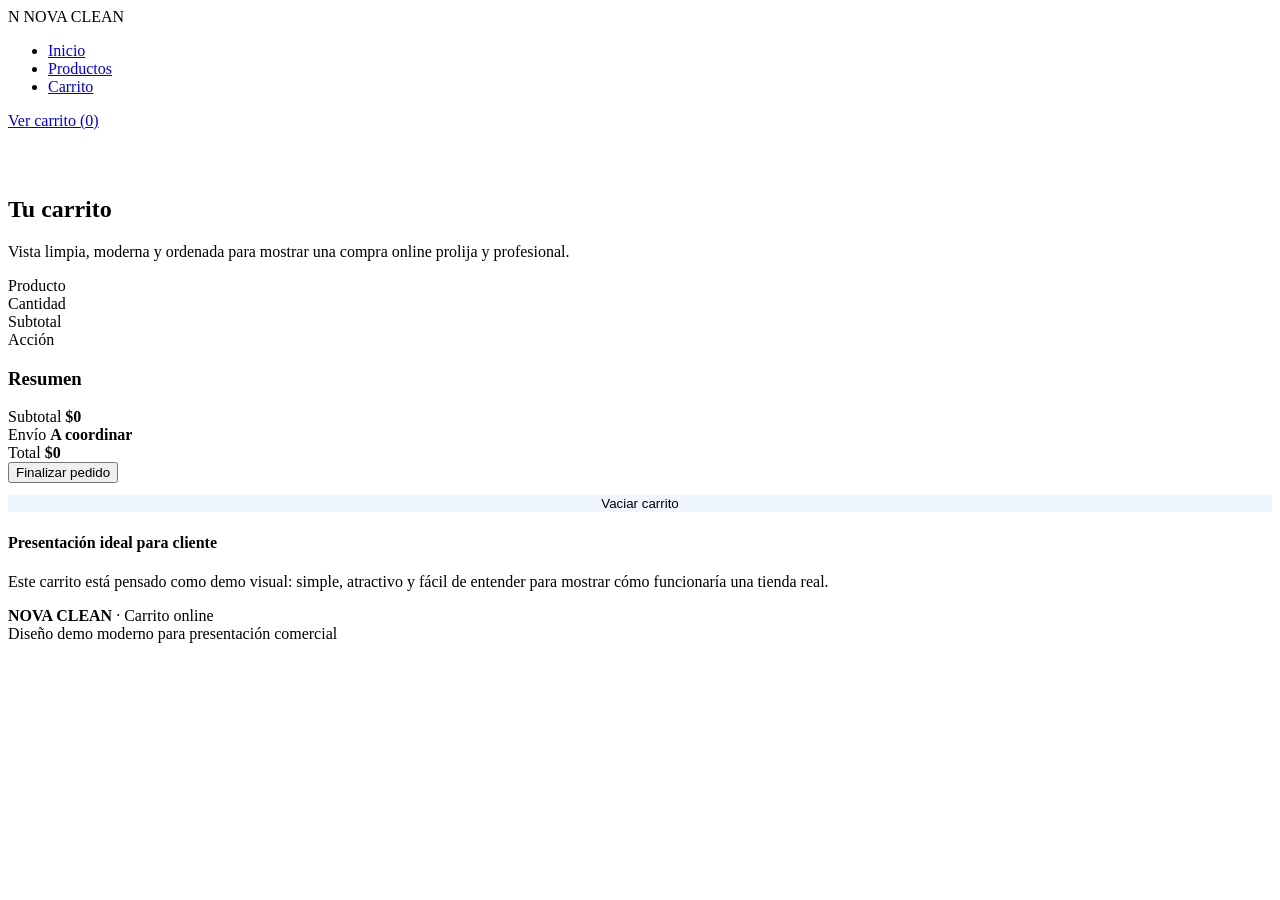
==== commit ab77795f: "Update carrito.html" ====
--- a/carrito.html
+++ b/carrito.html
@@ -1,77 +1,89 @@
 <!DOCTYPE html>
-<html lang="es">
-<head>
-<meta charset="UTF-8">
-<meta name="viewport" content="width=device-width, initial-scale=1.0">
-<title>Nova Clean | Carrito</title>
+        <span class="brand-logo">N</span>
+        <span>NOVA CLEAN</span>
+      </a>
 
-<style>
-body{font-family:Arial;margin:0;background:#f5f5f5;}
-.container{max-width:900px;margin:auto;padding:20px;}
-.nav{display:flex;gap:30px;background:#111;padding:20px;}
-.nav a{color:white;text-decoration:none;}
-.active{font-weight:bold;}
+      <ul class="nav-links">
+        <li><a href="index.html">Inicio</a></li>
+        <li><a href="productos.html">Productos</a></li>
+        <li><a href="carrito.html" class="active">Carrito</a></li>
+      </ul>
 
-.item{
-background:white;
-padding:15px;
-margin-bottom:10px;
-border-radius:10px;
-display:flex;
-justify-content:space-between;
-}
+      <div class="nav-actions">
+        <a href="carrito.html" class="cart-pill">Ver carrito (<span data-cart-count>0</span>)</a>
+      </div>
+    </div>
+  </header>
 
-.total{
-font-size:22px;
-margin-top:20px;
-}
-</style>
-</head>
+  <section class="section" style="padding-top:46px;">
+    <div class="container">
+      <div class="section-head">
+        <div>
+          <h2>Tu carrito</h2>
+        </div>
+        <p>
+          Vista limpia, moderna y ordenada para mostrar una compra online prolija y profesional.
+        </p>
+      </div>
 
-<body>
+      <div id="empty-cart" class="banner" style="display:none; margin-bottom:28px;">
+        <h3>Tu carrito está vacío</h3>
+        <p>Agregá productos desde la página de catálogo para ver cómo quedaría la experiencia de compra.</p>
+        <div style="margin-top:18px;">
+          <a href="productos.html" class="btn btn-primary">Ir a productos</a>
+        </div>
+      </div>
 
-<nav class="nav">
-<a href="index.html">Inicio</a>
-<a href="productos.html">Productos</a>
-<a href="carrito.html" class="active">Carrito</a>
-</nav>
+      <div class="cart-layout">
+        <div class="cart-table">
+          <div class="cart-header">
+            <div>Producto</div>
+            <div>Cantidad</div>
+            <div>Subtotal</div>
+            <div>Acción</div>
+          </div>
 
-<div class="container">
+          <div id="cart-items"></div>
+        </div>
 
-<h2>Carrito</h2>
+        <aside>
+          <div class="summary-box">
+            <h3>Resumen</h3>
+            <div class="summary-row">
+              <span>Subtotal</span>
+              <strong id="subtotal">$0</strong>
+            </div>
+            <div class="summary-row">
+              <span>Envío</span>
+              <strong>A coordinar</strong>
+            </div>
+            <div class="summary-row total">
+              <span>Total</span>
+              <strong id="total">$0</strong>
+            </div>
 
-<div id="list"></div>
+            <button class="btn btn-primary">Finalizar pedido</button>
+            <button class="btn btn-secondary" style="width:100%;margin-top:12px;background:#eff6ff;color:var(--primary);border:none;" onclick="clearCart()">Vaciar carrito</button>
+          </div>
 
-<div class="total" id="total"></div>
+          <div class="info-box">
+            <h4>Presentación ideal para cliente</h4>
+            <p>
+              Este carrito está pensado como demo visual: simple, atractivo y fácil de entender para mostrar cómo funcionaría una tienda real.
+            </p>
+          </div>
+        </aside>
+      </div>
+    </div>
+  </section>
 
-</div>
+  <footer class="footer">
+    <div class="container footer-inner">
+      <div><strong>NOVA CLEAN</strong> · Carrito online</div>
+      <div>Diseño demo moderno para presentación comercial</div>
+    </div>
+  </footer>
 
-<script>
-function getCart(){
-return JSON.parse(localStorage.getItem("cart")||"[]")
-}
-
-function render(){
-let c=getCart()
-let html=""
-let total=0
-
-c.forEach(p=>{
-total+=p.price*p.qty
-
-html+=`
-<div class="item">
-<span>${p.name} x${p.qty}</span>
-<span>$${p.price*p.qty}</span>
-</div>`
-})
-
-document.getElementById("list").innerHTML=html
-document.getElementById("total").innerText="Total: $"+total
-}
-
-render()
-</script>
-
+  <script src="script.js"></script>
 </body>
 </html>
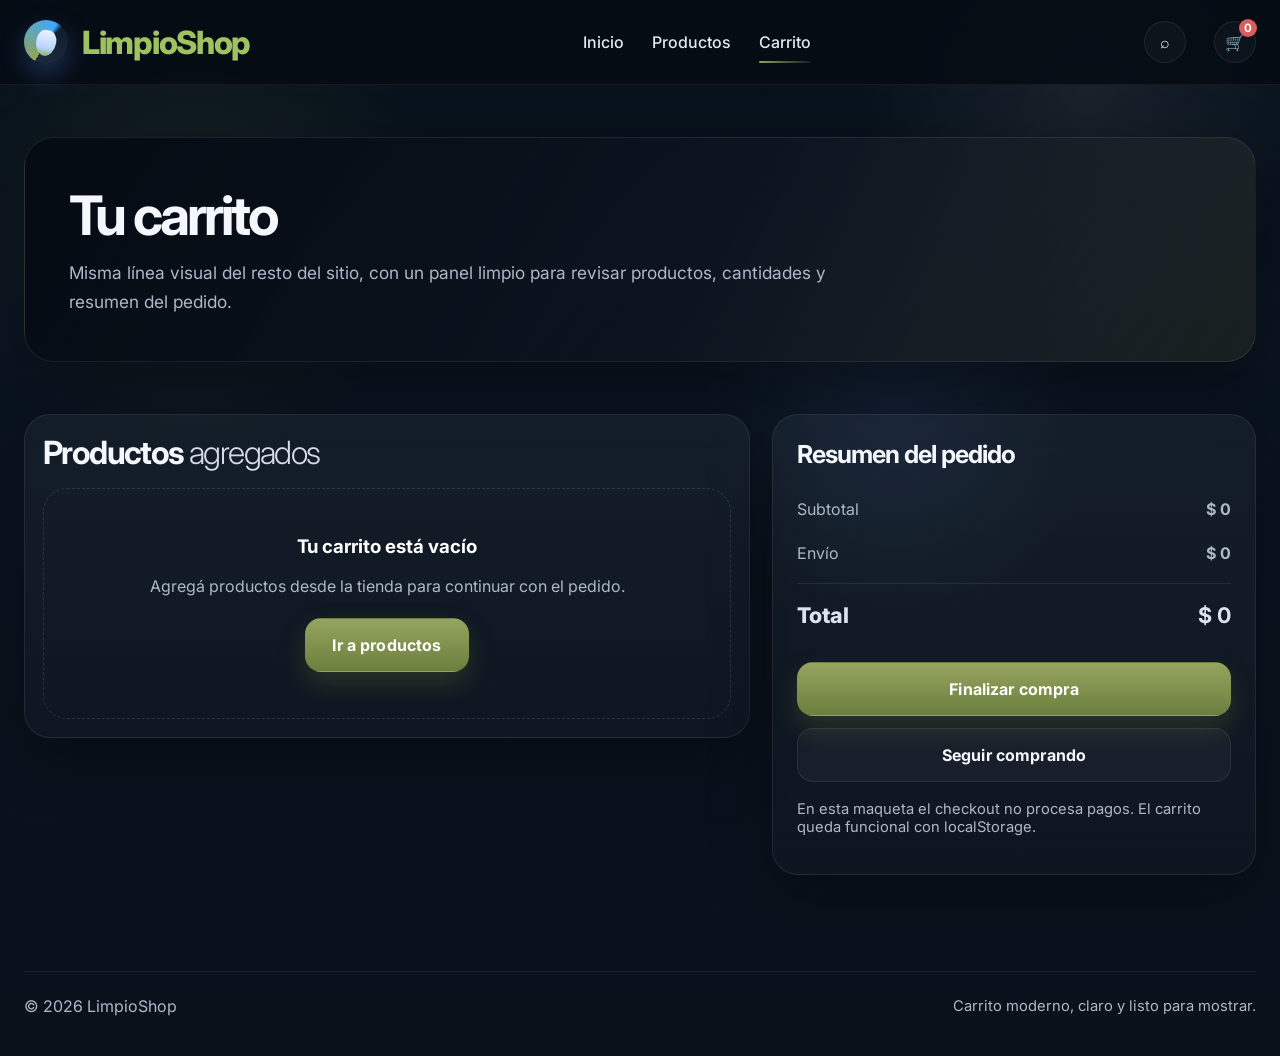
==== commit 16b6a7b6: "Add files via upload" ====
--- a/carrito.html
+++ b/carrito.html
@@ -1,89 +1,78 @@
-<!DOCTYPE html>
-        <span class="brand-logo">N</span>
-        <span>NOVA CLEAN</span>
-      </a>
-
-      <ul class="nav-links">
-        <li><a href="index.html">Inicio</a></li>
-        <li><a href="productos.html">Productos</a></li>
-        <li><a href="carrito.html" class="active">Carrito</a></li>
-      </ul>
-
-      <div class="nav-actions">
-        <a href="carrito.html" class="cart-pill">Ver carrito (<span data-cart-count>0</span>)</a>
-      </div>
-    </div>
-  </header>
-
-  <section class="section" style="padding-top:46px;">
-    <div class="container">
-      <div class="section-head">
-        <div>
-          <h2>Tu carrito</h2>
-        </div>
-        <p>
-          Vista limpia, moderna y ordenada para mostrar una compra online prolija y profesional.
-        </p>
-      </div>
-
-      <div id="empty-cart" class="banner" style="display:none; margin-bottom:28px;">
-        <h3>Tu carrito está vacío</h3>
-        <p>Agregá productos desde la página de catálogo para ver cómo quedaría la experiencia de compra.</p>
-        <div style="margin-top:18px;">
-          <a href="productos.html" class="btn btn-primary">Ir a productos</a>
-        </div>
-      </div>
-
-      <div class="cart-layout">
-        <div class="cart-table">
-          <div class="cart-header">
-            <div>Producto</div>
-            <div>Cantidad</div>
-            <div>Subtotal</div>
-            <div>Acción</div>
-          </div>
-
-          <div id="cart-items"></div>
-        </div>
-
-        <aside>
-          <div class="summary-box">
-            <h3>Resumen</h3>
-            <div class="summary-row">
-              <span>Subtotal</span>
-              <strong id="subtotal">$0</strong>
-            </div>
-            <div class="summary-row">
-              <span>Envío</span>
-              <strong>A coordinar</strong>
-            </div>
-            <div class="summary-row total">
-              <span>Total</span>
-              <strong id="total">$0</strong>
-            </div>
-
-            <button class="btn btn-primary">Finalizar pedido</button>
-            <button class="btn btn-secondary" style="width:100%;margin-top:12px;background:#eff6ff;color:var(--primary);border:none;" onclick="clearCart()">Vaciar carrito</button>
-          </div>
-
-          <div class="info-box">
-            <h4>Presentación ideal para cliente</h4>
-            <p>
-              Este carrito está pensado como demo visual: simple, atractivo y fácil de entender para mostrar cómo funcionaría una tienda real.
-            </p>
-          </div>
-        </aside>
-      </div>
-    </div>
-  </section>
-
-  <footer class="footer">
-    <div class="container footer-inner">
-      <div><strong>NOVA CLEAN</strong> · Carrito online</div>
-      <div>Diseño demo moderno para presentación comercial</div>
-    </div>
-  </footer>
-
-  <script src="script.js"></script>
-</body>
-</html>
+<!DOCTYPE html>
+<html lang="es">
+<head>
+  <meta charset="UTF-8" />
+  <meta name="viewport" content="width=device-width, initial-scale=1.0" />
+  <title>LimpioShop | Carrito</title>
+  <link rel="preconnect" href="https://fonts.googleapis.com">
+  <link rel="preconnect" href="https://fonts.gstatic.com" crossorigin>
+  <link href="https://fonts.googleapis.com/css2?family=Inter:wght@300;400;500;600;700;800&display=swap" rel="stylesheet">
+  <link rel="stylesheet" href="style.css" />
+</head>
+<body>
+  <header class="topbar">
+    <div class="container nav">
+      <a class="brand" href="index.html">
+        <span class="brand-mark"></span>
+        <span>Limpio<span>Shop</span></span>
+      </a>
+
+      <nav class="nav-links">
+        <a href="index.html">Inicio</a>
+        <a href="productos.html">Productos</a>
+        <a href="carrito.html" class="active">Carrito</a>
+      </nav>
+
+      <div class="nav-actions">
+        <a class="icon-btn" href="productos.html" aria-label="Buscar">⌕</a>
+        <a class="icon-btn cart-badge" href="carrito.html" aria-label="Carrito">🛒 <b data-cart-count>0</b></a>
+      </div>
+    </div>
+  </header>
+
+  <main>
+    <section class="page-hero">
+      <div class="container">
+        <div class="page-hero-box">
+          <h1>Tu carrito</h1>
+          <p>Misma línea visual del resto del sitio, con un panel limpio para revisar productos, cantidades y resumen del pedido.</p>
+        </div>
+      </div>
+    </section>
+
+    <section class="section">
+      <div class="container cart-layout">
+        <div class="cart-panel">
+          <div class="section-header" style="margin:0 0 16px">
+            <div>
+              <h2 class="section-title" style="font-size:2rem">Productos <span>agregados</span></h2>
+            </div>
+          </div>
+          <div id="cart-items"></div>
+        </div>
+
+        <aside class="summary-panel">
+          <h3>Resumen del pedido</h3>
+          <div class="summary-row muted"><span>Subtotal</span><strong id="subtotal">$0</strong></div>
+          <div class="summary-row muted"><span>Envío</span><strong id="shipping">$0</strong></div>
+          <div class="summary-row total"><span>Total</span><strong id="total">$0</strong></div>
+          <div style="display:grid;gap:12px;margin-top:22px">
+            <button class="btn btn-primary">Finalizar compra</button>
+            <a href="productos.html" class="btn btn-secondary">Seguir comprando</a>
+          </div>
+          <p class="small" style="margin-top:18px">En esta maqueta el checkout no procesa pagos. El carrito queda funcional con localStorage.</p>
+        </aside>
+      </div>
+    </section>
+  </main>
+
+  <footer class="footer">
+    <div class="container footer-box">
+      <div>© 2026 LimpioShop</div>
+      <div class="small">Carrito moderno, claro y listo para mostrar.</div>
+    </div>
+  </footer>
+
+  <script src="app.js"></script>
+</body>
+</html>
--- a/style.css
+++ b/style.css
@@ -0,0 +1,295 @@
+:root{
+  --bg:#08101a;
+  --bg-2:#0d1624;
+  --panel:#111c2b;
+  --panel-2:#0d1826;
+  --border:rgba(255,255,255,.08);
+  --text:#f4f7fb;
+  --muted:#aeb8c8;
+  --accent:#91a35a;
+  --accent-2:#c8d88b;
+  --shadow:0 20px 60px rgba(0,0,0,.35);
+  --radius:22px;
+  --radius-sm:16px;
+  --container:min(1280px, calc(100% - 48px));
+}
+*{box-sizing:border-box}
+html{scroll-behavior:smooth}
+body{
+  margin:0;
+  font-family:Inter,Segoe UI,Arial,sans-serif;
+  color:var(--text);
+  background:
+    radial-gradient(circle at 15% 20%, rgba(141,163,90,.10), transparent 18%),
+    radial-gradient(circle at 85% 8%, rgba(255,255,255,.07), transparent 16%),
+    radial-gradient(circle at 70% 40%, rgba(120,160,255,.08), transparent 18%),
+    linear-gradient(180deg,#07111a 0%,#0a1420 32%,#09111b 100%);
+  min-height:100vh;
+}
+a{text-decoration:none;color:inherit}
+img{max-width:100%;display:block}
+button{font:inherit}
+.container{width:var(--container);margin:auto}
+.topbar{
+  position:sticky;top:0;z-index:50;
+  background:rgba(6,12,20,.88);
+  backdrop-filter:blur(14px);
+  border-bottom:1px solid rgba(255,255,255,.06);
+}
+.nav{
+  display:flex;align-items:center;justify-content:space-between;gap:22px;
+  min-height:84px;
+}
+.brand{
+  display:flex;align-items:center;gap:14px;font-weight:800;font-size:2rem;letter-spacing:-.04em;
+}
+.brand-mark{
+  width:44px;height:44px;border-radius:50%;
+  background:conic-gradient(from 210deg,var(--accent),#3ea8ff 50%,#0f1e31 55%,#1e2b3f 100%);
+  position:relative;box-shadow:0 10px 26px rgba(96,143,255,.28);
+}
+.brand-mark::after{
+  content:"";position:absolute;inset:10px 12px 8px 12px;border-radius:60% 60% 70% 70%/60% 60% 80% 80%;
+  background:linear-gradient(180deg,#ecf5ff,#b9d2ff 70%,#8db26a);
+  transform:rotate(10deg);
+}
+.brand span:last-child{color:#9ec262}
+.nav-links, .nav-actions{display:flex;align-items:center;gap:28px}
+.nav-links a{color:#e4e9f3;font-weight:500;position:relative}
+.nav-links a.active::after,
+.nav-links a:hover::after{
+  content:"";position:absolute;left:0;right:0;bottom:-11px;height:2px;border-radius:999px;
+  background:linear-gradient(90deg,var(--accent),#fff1);
+}
+.icon-btn{
+  width:42px;height:42px;border-radius:50%;display:grid;place-items:center;
+  border:1px solid rgba(255,255,255,.08);background:rgba(255,255,255,.03);color:#f6f8fc;
+}
+.cart-badge{position:relative}
+.cart-badge b{
+  position:absolute;right:-2px;top:-3px;width:18px;height:18px;border-radius:50%;background:#d95d5d;color:#fff;
+  font-size:.72rem;display:grid;place-items:center
+}
+.hero{
+  padding:44px 0 28px;
+}
+.hero-box{
+  position:relative;
+  overflow:hidden;
+  min-height:540px;
+  border-radius:34px;
+  border:1px solid rgba(255,255,255,.08);
+  background:#0b131d;
+  box-shadow:var(--shadow);
+}
+.hero-image{
+  position:absolute;
+  inset:0;
+  width:100%;
+  height:100%;
+  object-fit:cover;
+  object-position:center right;
+  z-index:1;
+}
+.hero-overlay{
+  position:absolute;
+  inset:0;
+  z-index:2;
+  background:
+    linear-gradient(90deg, rgba(3,7,13,.92) 0%, rgba(6,13,23,.84) 26%, rgba(8,15,24,.46) 52%, rgba(8,15,24,.12) 72%, rgba(8,15,24,0) 100%);
+}
+.hero-content{
+  position:relative;
+  z-index:3;
+  max-width:560px;
+  padding:86px 64px 72px;
+}
+.eyebrow{
+  display:inline-flex;gap:8px;align-items:center;padding:10px 14px;border-radius:999px;border:1px solid rgba(255,255,255,.08);background:rgba(255,255,255,.03);color:#dbe3f0;font-size:.92rem
+}
+.hero h1{font-size:clamp(3rem,6vw,5.2rem);line-height:.98;letter-spacing:-.055em;margin:18px 0}
+.hero h1 span{color:#dfe6f2;font-weight:300}
+.hero p{font-size:1.18rem;line-height:1.7;color:#c9d1de;max-width:520px}
+.hero-actions{display:flex;gap:16px;margin-top:32px;flex-wrap:wrap}
+.btn{
+  display:inline-flex;align-items:center;justify-content:center;gap:10px;padding:16px 26px;border-radius:16px;
+  border:1px solid transparent;font-weight:700;letter-spacing:.01em;transition:.25s ease;cursor:pointer;
+}
+.btn-primary{background:linear-gradient(180deg,#95a55f,#6c7e3e);color:white;box-shadow:0 12px 26px rgba(110,134,55,.25)}
+.btn-primary:hover{transform:translateY(-2px);filter:brightness(1.05)}
+.btn-secondary{background:rgba(255,255,255,.04);border-color:rgba(255,255,255,.08);color:#f6f8fc}
+.btn-secondary:hover{transform:translateY(-2px);background:rgba(255,255,255,.07)}
+.section{padding:28px 0}
+.feature-row,
+.service-row{
+  display:grid;grid-template-columns:repeat(3,1fr);gap:20px;margin-top:-6px;
+}
+.info-card{
+  border:1px solid var(--border);background:linear-gradient(180deg,rgba(255,255,255,.045),rgba(255,255,255,.022));
+  border-radius:24px;padding:26px 24px;display:flex;gap:18px;align-items:flex-start;box-shadow:var(--shadow)
+}
+.info-card .icon{width:52px;height:52px;border-radius:16px;background:rgba(255,255,255,.05);display:grid;place-items:center;font-size:1.35rem}
+.info-card h3{margin:2px 0 8px;font-size:1.18rem}
+.info-card p{margin:0;color:var(--muted);line-height:1.6}
+.section-header{display:flex;align-items:end;justify-content:space-between;gap:18px;margin-bottom:18px}
+.section-title{font-size:2.35rem;letter-spacing:-.05em;margin:0}
+.section-title span{font-weight:300;color:#d6dde9}
+.section-sub{color:var(--muted);max-width:620px;line-height:1.7;margin-top:10px}
+.category-grid{display:grid;grid-template-columns:repeat(4,1fr);gap:18px}
+.category-card{
+  position:relative;height:250px;border-radius:24px;overflow:hidden;border:1px solid var(--border);box-shadow:var(--shadow);
+  background:
+    linear-gradient(180deg, transparent 20%, rgba(3,8,14,.82) 100%),
+    radial-gradient(circle at 75% 25%, rgba(255,255,255,.20), transparent 18%),
+    linear-gradient(135deg,#162130,#243142 48%,#0b121c 100%);
+}
+.category-card::before{
+  content:"";position:absolute;inset:0;background:
+    linear-gradient(120deg, transparent 10%, rgba(255,255,255,.08) 48%, transparent 62%),
+    radial-gradient(circle at 24% 72%, rgba(144,163,90,.22), transparent 22%);
+}
+.category-card .label{position:absolute;left:24px;right:24px;bottom:20px;z-index:2}
+.category-card h3{margin:0 0 8px;font-size:1.55rem;letter-spacing:-.03em}
+.category-card p{margin:0;color:#d2d9e5}
+.category-card .chip{position:absolute;top:18px;left:18px;z-index:2;padding:8px 12px;border-radius:999px;font-size:.82rem;background:rgba(255,255,255,.08);border:1px solid rgba(255,255,255,.07)}
+.category-symbol{
+  position:absolute;right:18px;top:18px;width:76px;height:76px;border-radius:24px;background:rgba(255,255,255,.045);border:1px solid rgba(255,255,255,.08);
+  display:grid;place-items:center;font-size:1.9rem;backdrop-filter:blur(10px);z-index:2
+}
+.products-layout{display:grid;grid-template-columns:280px 1fr;gap:22px;margin-top:10px}
+.sidebar{
+  border:1px solid var(--border);border-radius:24px;background:linear-gradient(180deg,rgba(255,255,255,.045),rgba(255,255,255,.02));
+  padding:16px;box-shadow:var(--shadow);height:max-content;position:sticky;top:110px;
+}
+.sidebar h3{margin:8px 8px 14px;font-size:1.05rem;color:#d8dfeb}
+.filter-list{display:grid;gap:8px}
+.filter-link{
+  display:flex;justify-content:space-between;align-items:center;padding:15px 14px;border-radius:16px;color:#e6edf7;
+  background:transparent;border:1px solid transparent;transition:.2s ease
+}
+.filter-link:hover,.filter-link.active{background:rgba(255,255,255,.05);border-color:rgba(255,255,255,.06)}
+.product-grid{display:grid;grid-template-columns:repeat(4,1fr);gap:18px}
+.product-card{
+  border-radius:24px;overflow:hidden;border:1px solid var(--border);background:linear-gradient(180deg,rgba(255,255,255,.045),rgba(255,255,255,.02));
+  box-shadow:var(--shadow);display:flex;flex-direction:column;min-height:100%;transition:.25s ease
+}
+.product-card:hover{transform:translateY(-4px);border-color:rgba(255,255,255,.15)}
+.product-media{
+  height:200px;position:relative;overflow:hidden;
+  background:
+    radial-gradient(circle at 70% 18%, rgba(255,255,255,.18), transparent 18%),
+    linear-gradient(135deg,#1d2a38,#243246 45%,#111b29 100%);
+}
+.product-media::before{content:"";position:absolute;inset:0;background:linear-gradient(135deg, transparent 15%, rgba(255,255,255,.09) 48%, transparent 66%)}
+.product-badge{position:absolute;top:14px;left:14px;padding:8px 12px;border-radius:999px;font-size:.78rem;background:rgba(255,255,255,.09);border:1px solid rgba(255,255,255,.08)}
+.product-icon{position:absolute;inset:0;display:grid;place-items:center;font-size:4rem;opacity:.95}
+.product-body{padding:18px;display:flex;flex-direction:column;gap:12px;flex:1}
+.product-title{font-size:1.15rem;font-weight:700;letter-spacing:-.03em;margin:0}
+.product-cat{color:var(--muted);font-size:.95rem}
+.product-price{font-size:2rem;line-height:1;font-weight:800;letter-spacing:-.04em;margin-top:4px}
+.product-actions{display:flex;gap:10px;margin-top:auto}
+.icon-square{width:52px;height:52px;border-radius:16px;border:1px solid rgba(255,255,255,.08);background:rgba(255,255,255,.04);display:grid;place-items:center;color:#fff}
+.promo-banner{
+  margin:20px 0 8px;padding:32px;border-radius:30px;border:1px solid var(--border);
+  background:linear-gradient(120deg,rgba(15,25,36,.95),rgba(19,29,41,.80) 50%, rgba(145,163,90,.12));box-shadow:var(--shadow);
+  display:flex;justify-content:space-between;gap:30px;align-items:center;flex-wrap:wrap;
+}
+.promo-banner h3{font-size:2rem;letter-spacing:-.05em;margin:0 0 8px}
+.promo-banner p{margin:0;color:var(--muted);line-height:1.7;max-width:640px}
+.page-hero{
+  padding:52px 0 24px;
+}
+.page-hero-box{
+  border-radius:30px;border:1px solid var(--border);padding:44px;background:
+    linear-gradient(120deg, rgba(5,10,18,.94), rgba(10,16,26,.86) 55%, rgba(145,163,90,.10)),
+    linear-gradient(135deg,#101b29,#1c2b3d 48%,#0a1018 100%);
+  box-shadow:var(--shadow)
+}
+.page-hero h1{font-size:3.4rem;letter-spacing:-.055em;margin:0 0 10px}
+.page-hero p{margin:0;color:var(--muted);font-size:1.08rem;line-height:1.7;max-width:760px}
+.toolbar{
+  display:flex;justify-content:space-between;align-items:center;gap:16px;flex-wrap:wrap;margin:18px 0 0;
+}
+.search-box,.sort-box{
+  display:flex;align-items:center;gap:10px;padding:14px 16px;border-radius:16px;border:1px solid var(--border);
+  background:rgba(255,255,255,.04);color:#dbe3f0
+}
+.search-box input,.sort-box select{
+  background:transparent;border:none;outline:none;color:#fff;font:inherit;min-width:220px
+}
+.sort-box select option{background:#0f1826}
+.cart-layout{display:grid;grid-template-columns:1.2fr .8fr;gap:22px;align-items:start}
+.cart-panel,.summary-panel{
+  border-radius:26px;border:1px solid var(--border);background:linear-gradient(180deg,rgba(255,255,255,.045),rgba(255,255,255,.02));
+  box-shadow:var(--shadow)
+}
+.cart-panel{padding:18px}
+.summary-panel{padding:24px;position:sticky;top:110px}
+.cart-item{
+  display:grid;grid-template-columns:110px 1fr auto;gap:16px;align-items:center;padding:16px;border-radius:20px;
+  border:1px solid rgba(255,255,255,.07);background:rgba(255,255,255,.025)
+}
+.cart-item + .cart-item{margin-top:14px}
+.cart-thumb{
+  height:100px;border-radius:18px;position:relative;overflow:hidden;background:
+    radial-gradient(circle at 70% 18%, rgba(255,255,255,.16), transparent 18%),
+    linear-gradient(135deg,#1d2a38,#243246 45%,#111b29 100%)
+}
+.cart-thumb::before{content:"";position:absolute;inset:0;background:linear-gradient(135deg, transparent 15%, rgba(255,255,255,.08) 48%, transparent 66%)}
+.cart-thumb span{position:absolute;inset:0;display:grid;place-items:center;font-size:2.5rem}
+.qty-control{display:flex;align-items:center;gap:10px;margin-top:12px}
+.qty-btn{
+  width:34px;height:34px;border:none;border-radius:12px;background:rgba(255,255,255,.06);color:#fff;cursor:pointer
+}
+.remove-link{display:inline-block;margin-top:12px;color:#f19797;font-size:.95rem;cursor:pointer}
+.summary-panel h3{font-size:1.55rem;margin:0 0 18px;letter-spacing:-.04em}
+.summary-row{display:flex;justify-content:space-between;gap:16px;padding:12px 0;color:#dce3ef}
+.summary-row.muted{color:var(--muted)}
+.summary-row.total{padding-top:18px;margin-top:8px;border-top:1px solid rgba(255,255,255,.08);font-size:1.35rem;font-weight:800}
+.empty-state{
+  padding:46px 24px;text-align:center;border-radius:24px;border:1px dashed rgba(255,255,255,.12);color:var(--muted)
+}
+.footer{
+  margin-top:40px;padding:28px 0 40px;color:var(--muted)
+}
+.footer-box{display:flex;justify-content:space-between;align-items:center;gap:20px;flex-wrap:wrap;border-top:1px solid rgba(255,255,255,.08);padding-top:24px}
+.small{font-size:.92rem;color:var(--muted)}
+.tag{display:inline-flex;align-items:center;gap:8px;padding:9px 12px;border-radius:999px;background:rgba(255,255,255,.04);border:1px solid rgba(255,255,255,.08);color:#dfe7f3}
+@media (max-width: 1180px){
+  .product-grid{grid-template-columns:repeat(3,1fr)}
+  .category-grid{grid-template-columns:repeat(2,1fr)}
+}
+@media (max-width: 980px){
+  .nav{min-height:74px;flex-wrap:wrap;padding:12px 0}
+  .nav-links{order:3;width:100%;justify-content:center;gap:20px;padding-bottom:8px}
+  .hero-content{padding:60px 28px 54px}
+  .hero-box{min-height:460px}
+  .hero-overlay{
+    background:linear-gradient(180deg, rgba(3,7,13,.16) 0%, rgba(6,13,23,.34) 24%, rgba(8,15,24,.78) 68%, rgba(8,15,24,.94) 100%);
+  }
+  .hero-image{
+    object-position:center;
+  }
+  .products-layout,.cart-layout{grid-template-columns:1fr}
+  .sidebar,.summary-panel{position:static}
+  .feature-row,.service-row{grid-template-columns:1fr}
+  .product-grid{grid-template-columns:repeat(2,1fr)}
+}
+@media (max-width: 640px){
+  :root{--container:min(100% - 24px, 100% - 24px)}
+  .brand{font-size:1.55rem}
+  .brand-mark{width:38px;height:38px}
+  .nav-links{font-size:.95rem;overflow:auto;justify-content:flex-start;padding-bottom:4px}
+  .hero h1{font-size:2.5rem}
+  .hero p{font-size:1rem}
+  .hero-actions{flex-direction:column;align-items:stretch}
+  .hero-content{padding:34px 20px 28px}
+  .hero-box{min-height:500px;border-radius:24px}
+  .section-title{font-size:1.9rem}
+  .category-grid,.product-grid{grid-template-columns:1fr}
+  .page-hero h1{font-size:2.45rem}
+  .toolbar{align-items:stretch}
+  .search-box,.sort-box{width:100%}
+  .search-box input,.sort-box select{min-width:0;width:100%}
+  .cart-item{grid-template-columns:1fr}
+}
